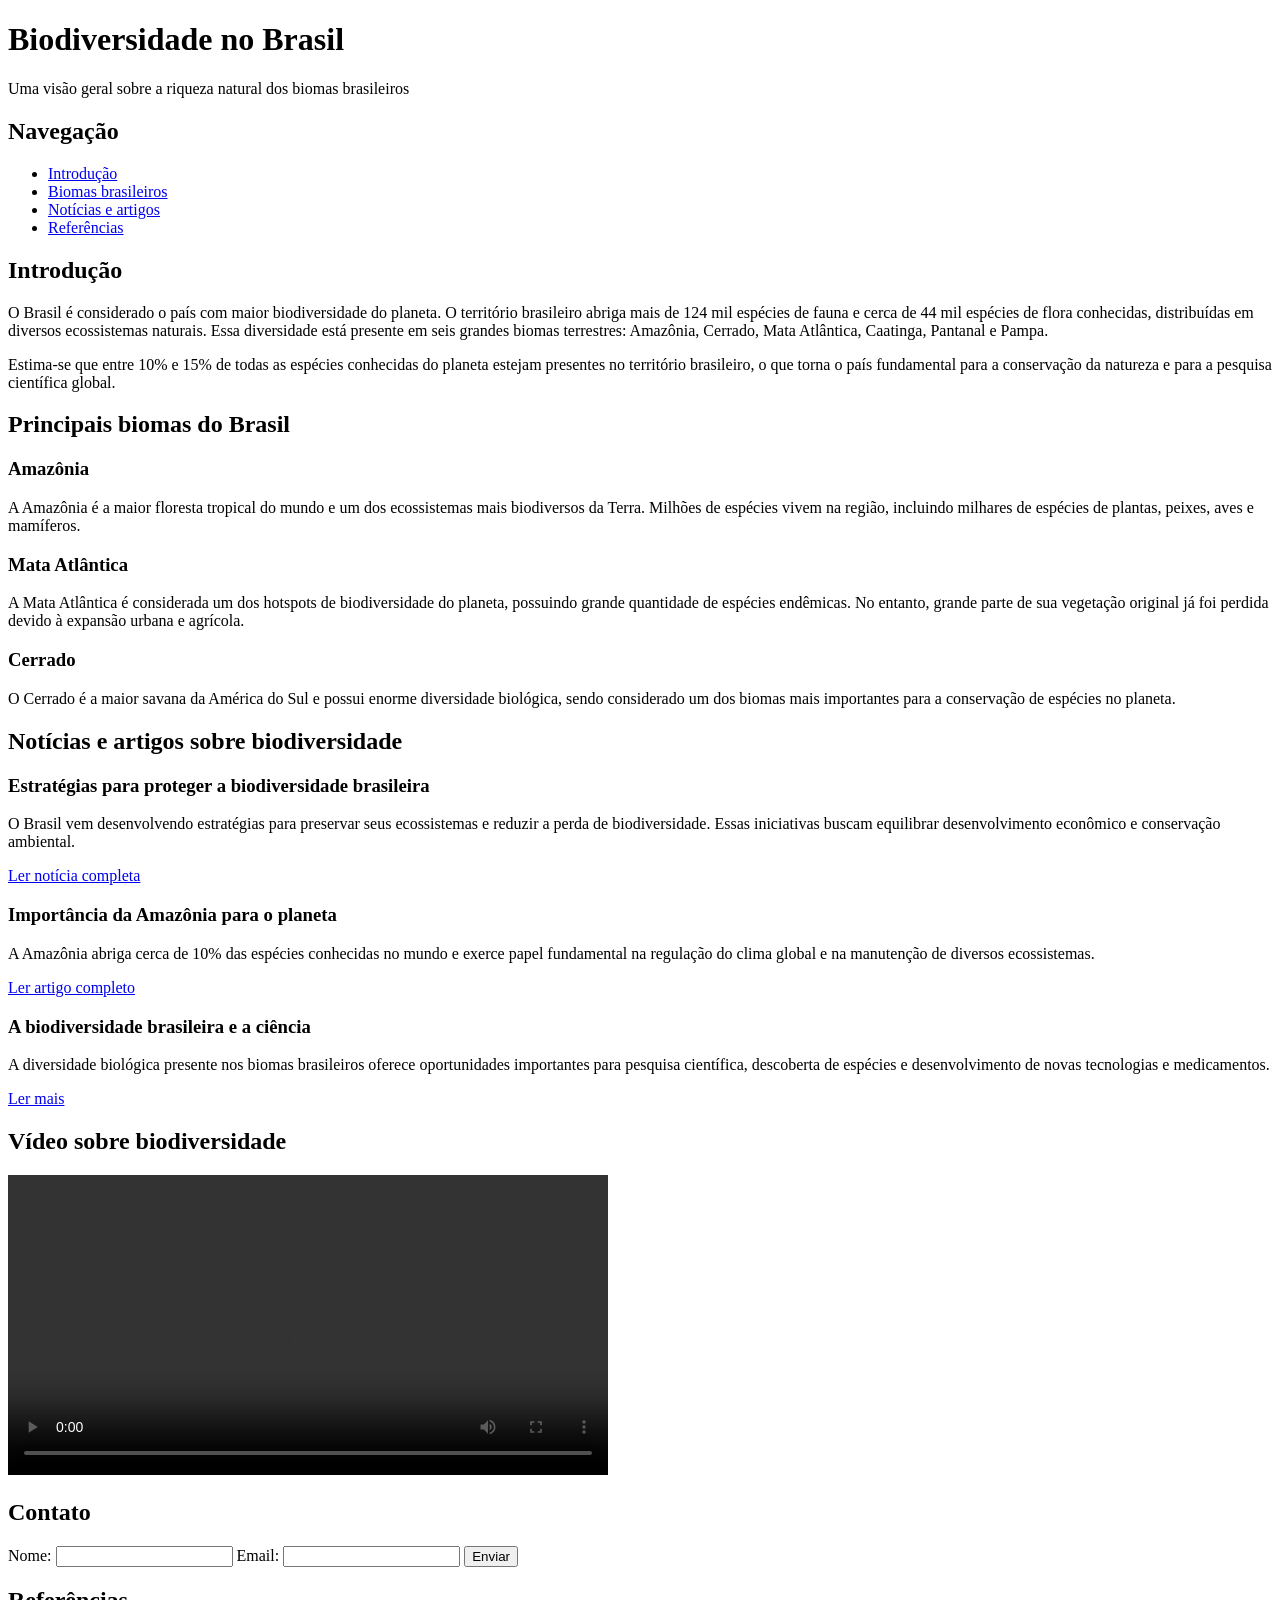
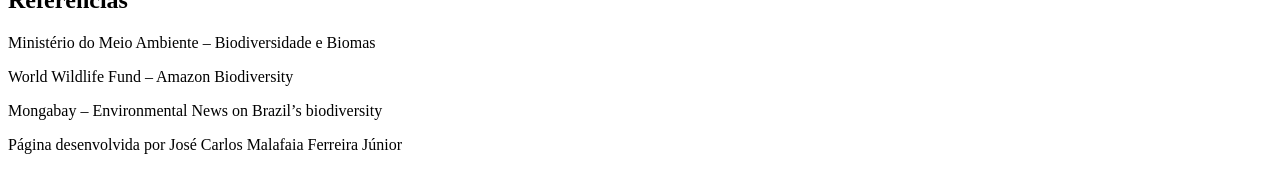
==== index.html @ fe8ee3f0 "alterar local do index.html" ====
<!DOCTYPE html>
<html lang="pt-BR">
<head>
    <meta charset="UTF-8">
    <meta name="viewport" content="width=device-width, initial-scale=1.0">
    <title>José Carlos Malafaia Ferreira Júnior</title>
</head>

<body>
<header>
    <h1>Biodiversidade no Brasil</h1>
    <p>Uma visão geral sobre a riqueza natural dos biomas brasileiros</p>
    <link rel="stylesheet" href="style.css">
</header>

<nav>
    <h2>Navegação</h2>
    <ul>
        <li class="nav-links"><a href="#introducao">Introdução</a></li>
        <li><a href="#biomas">Biomas brasileiros</a></li>
        <li><a href="#noticias">Notícias e artigos</a></li>
        <li><a href="#referencias">Referências</a></li>
    </ul>
</nav>

<main>

<section id="introducao">
    <h2>Introdução</h2>
    <p>
        O Brasil é considerado o país com maior biodiversidade do planeta. O território brasileiro
        abriga mais de 124 mil espécies de fauna e cerca de 44 mil espécies de flora conhecidas,
        distribuídas em diversos ecossistemas naturais. Essa diversidade está presente em seis
        grandes biomas terrestres: Amazônia, Cerrado, Mata Atlântica, Caatinga, Pantanal e Pampa.
    </p>

    <p>
        Estima-se que entre 10% e 15% de todas as espécies conhecidas do planeta estejam presentes
        no território brasileiro, o que torna o país fundamental para a conservação da natureza e
        para a pesquisa científica global.
    </p>
</section>


<section id="biomas">
    <h2>Principais biomas do Brasil</h2>

    <article>
        <h3>Amazônia</h3>
        <p>
            A Amazônia é a maior floresta tropical do mundo e um dos ecossistemas mais
            biodiversos da Terra. Milhões de espécies vivem na região, incluindo milhares
            de espécies de plantas, peixes, aves e mamíferos.
        </p>
    </article>

    <article>
        <h3>Mata Atlântica</h3>
        <p>
            A Mata Atlântica é considerada um dos hotspots de biodiversidade do planeta,
            possuindo grande quantidade de espécies endêmicas. No entanto, grande parte
            de sua vegetação original já foi perdida devido à expansão urbana e agrícola.
        </p>
    </article>

    <article>
        <h3>Cerrado</h3>
        <p>
            O Cerrado é a maior savana da América do Sul e possui enorme diversidade
            biológica, sendo considerado um dos biomas mais importantes para a conservação
            de espécies no planeta.
        </p>
    </article>

</section>


<section id="noticias">
    <h2>Notícias e artigos sobre biodiversidade</h2>

    <article>
        <h3>Estratégias para proteger a biodiversidade brasileira</h3>
        <p>
            O Brasil vem desenvolvendo estratégias para preservar seus ecossistemas e reduzir
            a perda de biodiversidade. Essas iniciativas buscam equilibrar desenvolvimento
            econômico e conservação ambiental.
        </p>
        <a href="https://news.mongabay.com/2026/01/brazil-sets-out-its-strategy-for-nature/" target="_blank">
            Ler notícia completa
        </a>
    </article>

    <article>
        <h3>Importância da Amazônia para o planeta</h3>
        <p>
            A Amazônia abriga cerca de 10% das espécies conhecidas no mundo e exerce papel
            fundamental na regulação do clima global e na manutenção de diversos ecossistemas.
        </p>
        <a href="https://www.worldwildlife.org/places/amazon" target="_blank">
            Ler artigo completo
        </a>
    </article>
    <aside>
    <article>
        <h3>A biodiversidade brasileira e a ciência</h3>
        <p>
            A diversidade biológica presente nos biomas brasileiros oferece oportunidades
            importantes para pesquisa científica, descoberta de espécies e desenvolvimento
            de novas tecnologias e medicamentos.
        </p>
        <a href="https://www.gov.br/mma/pt-br/assuntos/biodiversidade-e-biomas" target="_blank">
            Ler mais
        </a>
    </article>
    </aside>

</section>

<section>
    <h2>Vídeo sobre biodiversidade</h2>

    <video controls width="600">
        <source src="biodiversidade.mp4" type="video/mp4">
        <track src="legendas.vtt" kind="subtitles" srclang="pt" label="Português">
        Seu navegador não suporta vídeo.
    </video>
</section>

<section>
    <h2>Contato</h2>
    <form action="sucesso.html">
        <label for="nome">Nome:</label>
        <input type="text" id="nome" name="nome" pattern="[A-Za-z ]+" required>

        <label for="email">Email:</label>
        <input type="email" id="email" name="email" required>

        <button type="submit">Enviar</button>
    </form>
</section>

<section id="referencias">
    <h2>Referências</h2>
    <p>
        Ministério do Meio Ambiente – Biodiversidade e Biomas
    </p>
    <p>
        World Wildlife Fund – Amazon Biodiversity
    </p>
    <p>
        Mongabay – Environmental News on Brazil’s biodiversity
    </p>
</section>

</main>

<footer>
    <p>Página desenvolvida por José Carlos Malafaia Ferreira Júnior</p>
</footer>

</body>
</html>
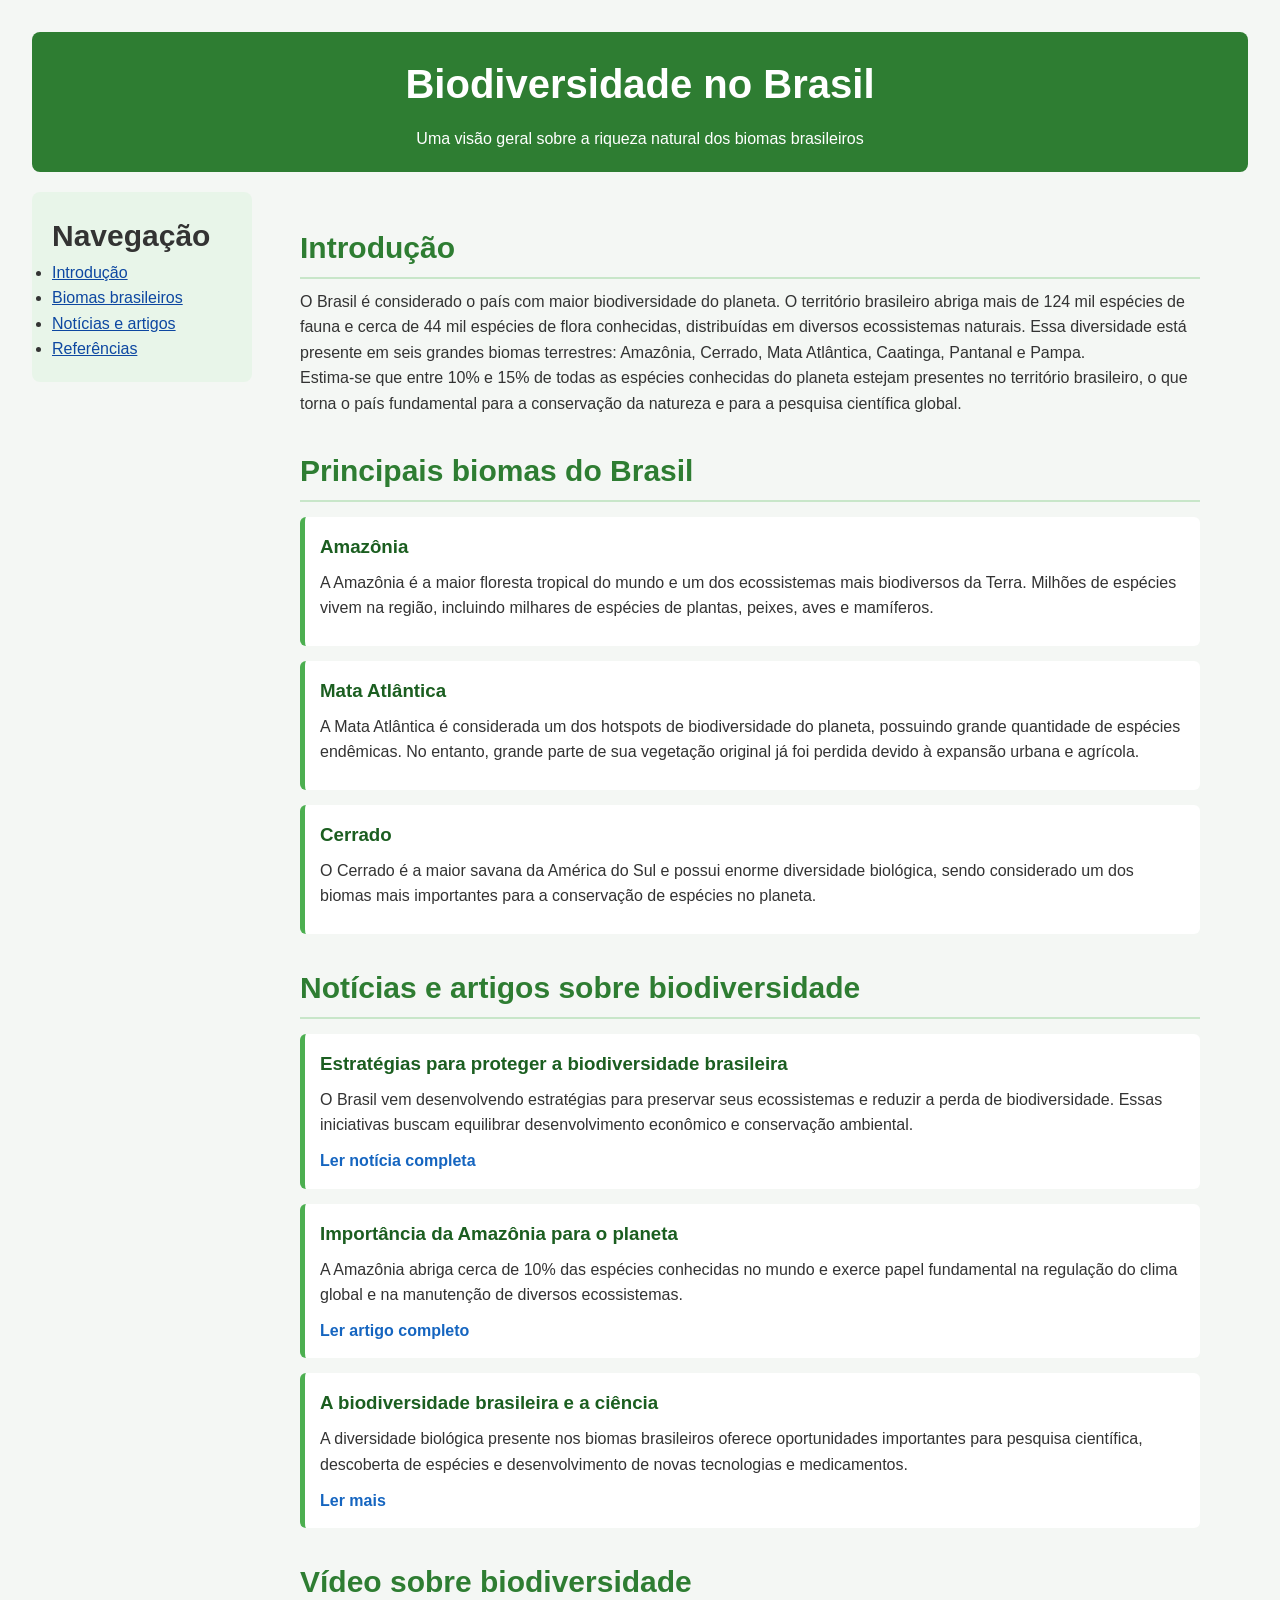
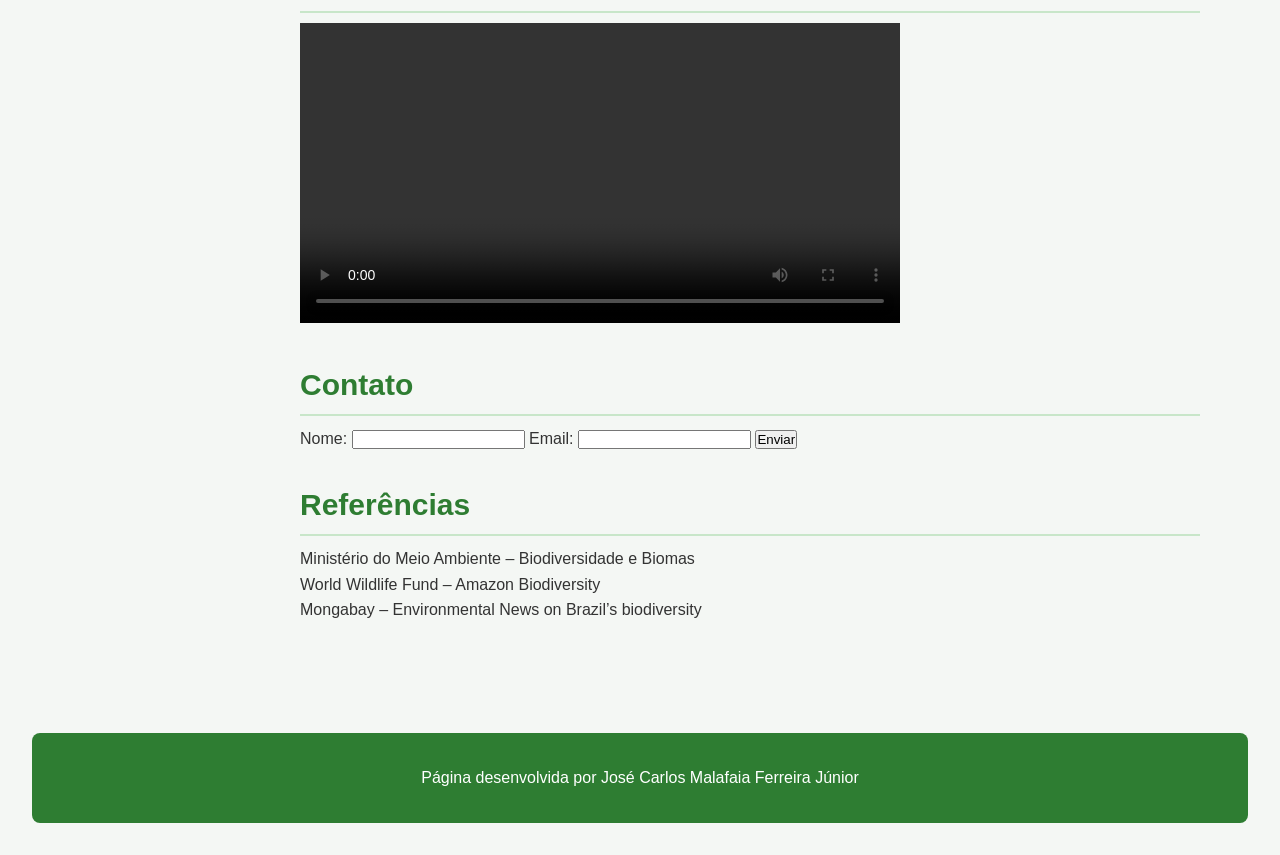
==== commit 9786b586: "alterar referencias no index html" ====
--- a/index.html
+++ b/index.html
@@ -10,7 +10,7 @@
 <header>
     <h1>Biodiversidade no Brasil</h1>
     <p>Uma visão geral sobre a riqueza natural dos biomas brasileiros</p>
-    <link rel="stylesheet" href="style.css">
+    <link rel="stylesheet" href="projeto_biodiversidade/style.css">
 </header>
 
 <nav>
@@ -120,15 +120,15 @@
     <h2>Vídeo sobre biodiversidade</h2>
 
     <video controls width="600">
-        <source src="biodiversidade.mp4" type="video/mp4">
-        <track src="legendas.vtt" kind="subtitles" srclang="pt" label="Português">
+        <source src="projeto_biodiversidade/biodiversidade.mp4" type="video/mp4">
+        <track src="projeto_biodiversidade/legendas.vtt" kind="subtitles" srclang="pt" label="Português">
         Seu navegador não suporta vídeo.
     </video>
 </section>
 
 <section>
     <h2>Contato</h2>
-    <form action="sucesso.html">
+    <form action="projeto_biodiversidade/sucesso.html">
         <label for="nome">Nome:</label>
         <input type="text" id="nome" name="nome" pattern="[A-Za-z ]+" required>
 
--- a/projeto_biodiversidade/style.css
+++ b/projeto_biodiversidade/style.css
@@ -0,0 +1,422 @@
+/* Header actions (botões de tema e animação) */
+.header-actions {
+    position: absolute;
+    top: var(--space-xs);
+    right: var(--space-xs);
+    display: flex;
+    gap: var(--space-xs);
+    z-index: 300;
+}
+.header-actions button {
+    background: #fff;
+    color: #2e7d32;
+    border: 2px solid #2e7d32;
+    border-radius: 6px;
+    padding: 0.3em 0.7em;
+    font-size: 1.2em;
+    cursor: pointer;
+    transition: background 0.2s, color 0.2s, border 0.2s;
+    box-shadow: 0 1px 4px #0001;
+}
+.header-actions button[aria-pressed="true"] {
+    background: #2e7d32;
+    color: #fff;
+    border-color: #fff200;
+}
+@media (max-width: 700px) {
+    .header-actions {
+        right: var(--space-sm);
+        top: var(--space-sm);
+    }
+}
+header {
+    position: relative;
+}
+/* Tema escuro manual (além do prefers-color-scheme) */
+body.manual-dark, body.manual-dark header, body.manual-dark footer {
+    background-color: #181c18 !important;
+    color: #e0f2f1 !important;
+}
+body.manual-dark header, body.manual-dark footer {
+    background-color: #1b5e20 !important;
+    color: #fff !important;
+}
+body.manual-dark nav {
+    background-color: #263238 !important;
+}
+body.manual-dark article {
+    background-color: #222b22 !important;
+    border-left-color: #66bb6a !important;
+}
+body.manual-dark section h2 {
+    color: #66bb6a !important;
+    border-bottom-color: #388e3c !important;
+}
+body.manual-dark a, body.manual-dark .nav-list a, body.manual-dark article a {
+    color: #90caf9 !important;
+}
+
+/* Light mode manual — sobrescreve dark do sistema */
+body.manual-light { background-color: #f4f7f4 !important; color: #333 !important; }
+body.manual-light header,
+body.manual-light footer  { background-color: #2e7d32 !important; color: #fff !important; }
+body.manual-light nav     { background-color: #e8f5e9 !important; }
+body.manual-light article { background-color: #fff !important; border-left-color: #4caf50 !important; }
+body.manual-light article h3 { color: #1b5e20 !important; }
+body.manual-light section h2 { color: #2e7d32 !important; border-bottom-color: #c8e6c9 !important; }
+body.manual-light a,
+body.manual-light .nav-list a { color: #1b5e20 !important; }
+body.manual-light article a   { color: #1565c0 !important; }
+body.manual-light .header-actions button { background: #fff !important; color: #2e7d32 !important; border-color: #2e7d32 !important; }
+body.manual-light .header-actions button[aria-pressed="true"] { background: #2e7d32 !important; color: #fff !important; border-color: #fff200 !important; }
+/* Reduzir movimento manual (além do prefers-reduced-motion) */
+body.manual-reduced-motion *,
+body.manual-reduced-motion *::before,
+body.manual-reduced-motion *::after {
+    transition: none !important;
+    animation: none !important;
+    scroll-behavior: auto !important;
+}
+/* Reset básico */
+
+:root {
+    /* Espaçamento fluido com clamp() */
+    --space-xs: clamp(0.25rem, 1vw, 0.75rem);
+    --space-sm: clamp(0.5rem, 2vw, 1.25rem);
+    --space-md: clamp(1rem, 3vw, 2rem);
+    --space-lg: clamp(1.5rem, 5vw, 3rem);
+    --space-xl: clamp(2rem, 7vw, 4rem);
+    /* Tipografia fluida */
+    --fs-base: clamp(0.875rem, 2vw, 1rem);
+    --fs-h1: clamp(1.75rem, 4vw, 2.5rem);
+    --fs-h2: clamp(1.25rem, 3vw, 1.875rem);
+}
+body {
+font-size: var(--fs-base);
+line-height: 1.6;
+}
+h1 { font-size: var(--fs-h1); }
+h2 { font-size: var(--fs-h2); }
+
+* {
+    margin: 0;
+    padding: 0;
+    box-sizing: border-box;
+}
+
+
+/* Corpo da página */
+
+
+body {
+    display: grid;
+    grid-template-columns: 220px 1fr;
+    grid-template-areas: 
+        "header header"
+        "nav main"
+        "footer footer";
+    font-family: Arial, Helvetica, sans-serif;
+    line-height: 1.6;
+    background-color: #f4f7f4;
+    color: #333;
+    padding: var(--space-md);
+    margin: 0;
+    transition: background 0.3s, color 0.3s;
+}
+
+a {
+    color: #0d47a1;
+}
+
+a:hover {
+    text-decoration: underline;
+}
+
+button:focus,input:focus {
+    outline: 3px solid #ffeb3b;
+    outline-offset: 2px;
+}
+
+
+
+/* Cabeçalho */
+
+header {
+    grid-area: header;
+    background-color: #2e7d32;
+    color: white;
+    padding: var(--space-sm);
+    gap: var(--space-sm);
+    text-align: center;
+    border-radius: 8px;
+    margin-bottom: 20px;
+}
+
+header h1 {
+    margin-bottom: 10px;
+}
+
+
+
+/* --- MENU HAMBURGUER CSS --- */
+
+.nav-links{
+
+}
+
+nav {
+    grid-area: nav;
+    position: sticky;
+    top: 0;
+    background-color: #e8f5e9;
+    padding: var(--space-sm);
+    border-radius: 8px;
+    margin-bottom: var(--space-md);
+    width: 100%;
+    align-self: start;
+    box-sizing: border-box;
+    transition: background 0.3s;
+}
+
+.nav-title {
+    display: flex;
+    align-items: center;
+    gap: 0.5em;
+    font-size: 1.2em;
+    margin-bottom: var(--space-xs);
+}
+
+.menu-btn {
+    display: flex;
+    align-items: center;
+    justify-content: center;
+    width: 36px;
+    height: 36px;
+    flex-shrink: 0;
+    background: #2e7d32;
+    border: none;
+    border-radius: 6px;
+    cursor: pointer;
+    padding: 0;
+}
+
+.menu-btn span {
+    position: relative;
+    display: block;
+    background: #fff;
+    height: 3px;
+    width: 22px;
+    border-radius: 2px;
+    transition: background 0.3s;
+}
+.menu-btn span::before,
+.menu-btn span::after {
+    content: '';
+    display: block;
+    background: #fff;
+    height: 3px;
+    width: 22px;
+    border-radius: 2px;
+    position: absolute;
+    left: 0;
+    transition: transform 0.3s;
+}
+.menu-btn span::before { top: -7px; }
+.menu-btn span::after  { top:  7px; }
+
+/* Vira X quando aberto */
+.menu-btn.menu-open span            { background: transparent; }
+.menu-btn.menu-open span::before    { transform: translateY(7px) rotate(45deg); }
+.menu-btn.menu-open span::after     { transform: translateY(-7px) rotate(-45deg); }
+
+.nav-list {
+    list-style: none;
+    padding: 0;
+    overflow: hidden;
+    max-height: 0;
+    opacity: 0;
+    pointer-events: none;
+    visibility: hidden;
+    transition: max-height 0.3s ease, opacity 0.2s, visibility 0.2s;
+}
+.nav-list.nav-open {
+    max-height: 500px;
+    opacity: 1;
+    pointer-events: auto;
+    visibility: visible;
+}
+.nav-list li { margin-bottom: var(--space-xs); }
+.nav-list a {
+    display: block;
+    text-decoration: none;
+    color: #1b5e20;
+    font-weight: bold;
+    margin-bottom: var(--space-sm);
+}
+.nav-list a:hover { text-decoration: underline; }
+
+/* Mobile: lista fechada por padrão, abre com .nav-open */
+/* Remove o controle exclusivo do mobile, agora o menu funciona igual em todas as telas */
+
+
+/* Área principal */
+
+main {
+    grid-area: main;
+    gap: var(--space-md);
+    padding: var(--space-sm);
+    /* margin-left: 220px; */
+    padding: 20px;
+    width: 100%;
+    max-width: 1200px;
+    margin-inline: auto;
+}
+
+/* Seção de cards — auto-fit: naturalmente responsivo! */
+.cards-grid {
+display: grid;
+grid-template-columns: repeat(auto-fit, minmax(260px, 1fr));
+gap: var(--space-md);
+}
+/* Seções */
+
+section {
+    margin-bottom: 30px;
+}
+
+section h2 {
+    color: #2e7d32;
+    margin-bottom: 10px;
+    border-bottom: 2px solid #c8e6c9;
+    padding-bottom: 5px;
+}
+
+
+/* Artigos */
+
+article {
+    background-color: white;
+    padding: 15px;
+    margin-top: 15px;
+    border-radius: 6px;
+    border-left: 5px solid #4caf50;
+}
+
+article h3 {
+    margin-bottom: 8px;
+    color: #1b5e20;
+}
+
+article p {
+    margin-bottom: 10px;
+}
+
+
+/* Links dentro dos artigos */
+
+article a {
+    color: #1565c0;
+    text-decoration: none;
+    font-weight: bold;
+}
+
+article a:hover {
+    text-decoration: underline;
+}
+
+
+footer {
+    grid-area: footer;
+    margin-top: var(--space-lg);
+    text-align: center;
+    padding: var(--space-md);
+    background-color: #2e7d32;
+    color: white;
+    border-radius: 8px;
+}
+/* --- DARK MODE --- */
+@media (prefers-color-scheme: dark) {
+    body {
+        background-color: #181c18;
+        color: #e0f2f1;
+    }
+    header, footer {
+        background-color: #1b5e20;
+        color: #fff;
+    }
+    nav {
+        background-color: #263238;
+    }
+    article {
+        background-color: #222b22;
+        border-left-color: #66bb6a;
+    }
+    section h2 {
+        color: #66bb6a;
+        border-bottom-color: #388e3c;
+    }
+    a, .nav-list a, article a {
+        color: #90caf9;
+    }
+    .header-actions button {
+        background: #263238;
+        color: #fff;
+        border: 2px solid #66bb6a;
+    }
+    .header-actions button[aria-pressed="true"] {
+        background: #66bb6a;
+        color: #263238;
+        border-color: #fff200;
+    }
+
+    @media (max-width: 700px) {
+        .nav-list {
+            max-height: 0;
+            opacity: 0;
+            pointer-events: none;
+            visibility: hidden;
+        }
+        .nav-list.nav-open {
+            max-height: 500px;
+            opacity: 1;
+            pointer-events: auto;
+            visibility: visible;
+        }
+    }
+}
+
+/* --- REDUZIR MOVIMENTO --- */
+@media (prefers-reduced-motion: reduce) {
+    *, *::before, *::after {
+        transition: none !important;
+        animation: none !important;
+        scroll-behavior: auto !important;
+    }
+}
+
+/* ── TABLET: >= 768px ─────────────────────────────── */
+@media (min-width: 768px) {
+header {
+    flex-direction: row; /* logo e nav lado a lado */
+    justify-content: space-between;
+    padding: var(--space-sm) var(--space-lg);
+}
+main {
+/* Layout com sidebar: sidebar 240px + conteúdo principal */
+    grid-template-columns: 240px 1fr;
+    grid-template-areas:
+        "sidebar main"
+        "sidebar main";
+    padding: var(--space-md) var(--space-lg);
+}
+.sidebar { grid-area: sidebar; }
+.content { grid-area: main; }
+}
+/* ── DESKTOP: >= 1024px ───────────────────────────── */
+@media (min-width: 1024px) {
+main {
+    grid-template-columns: 280px 1fr 220px; /* sidebar + main + aside */
+    grid-template-areas: "sidebar main aside";
+}
+    .aside { grid-area: aside; }
+}
